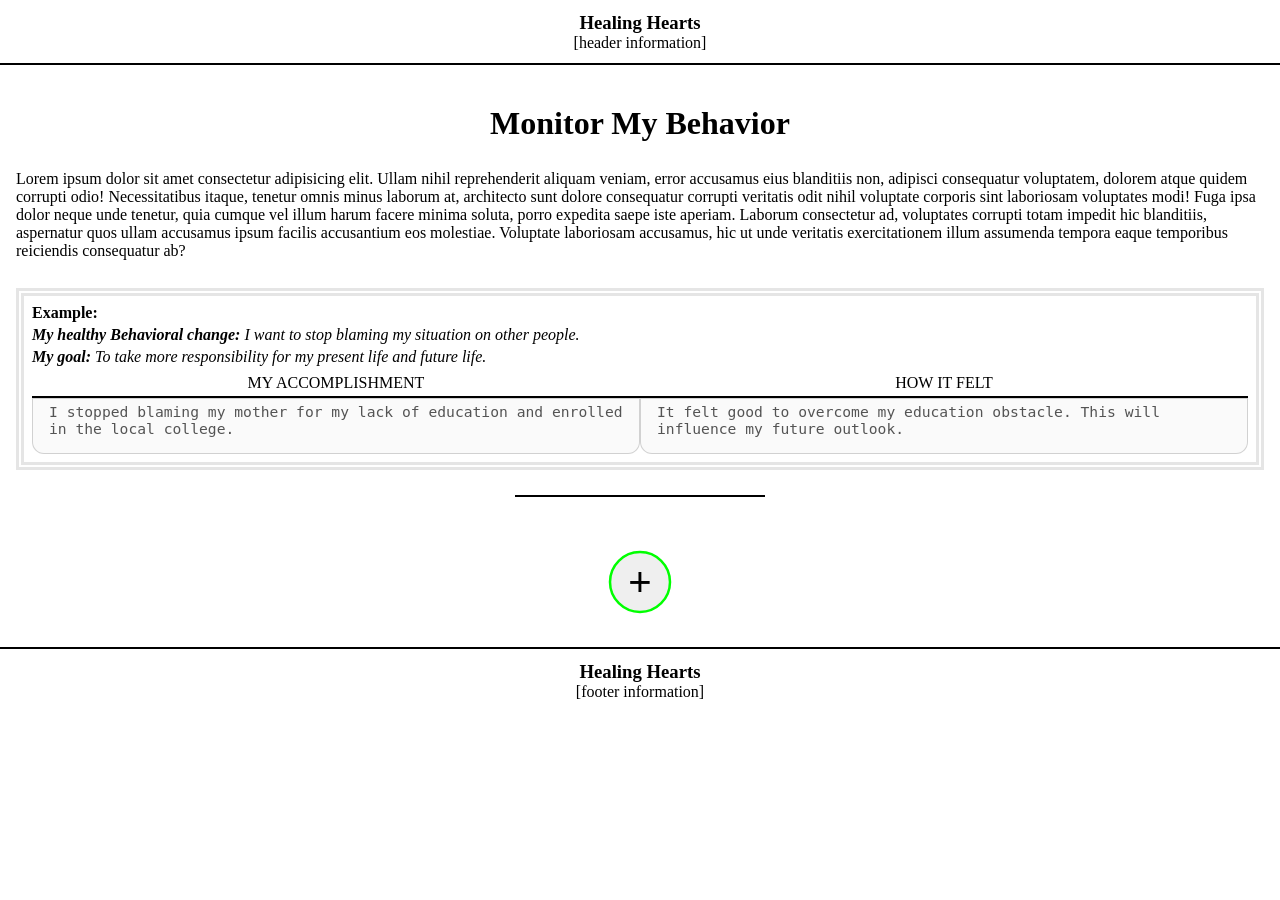
==== behavior.html @ 2d83e18a "feat: home page and demo" ====
<!DOCTYPE html>
<html lang="en">
<head>
    <meta charset="UTF-8">
    <meta name="viewport" content="width=device-width, initial-scale=1.0">
    <link rel="stylesheet" href="behavior.css">
    <link rel="stylesheet" href="query.css">
    <title>Maintain a Hopeful Outlook</title>
</head>
<body>

    <header>
        <a href="index.html"><h3>Healing Hearts</h3></a>
        <p>[header information]</p>
    </header>
    <div id="wrapper">
        <h1 id="outlook-header">Monitor My Behavior</h1>
    
    <div id="explanation" class="general-container">
        <p>Lorem ipsum dolor sit amet consectetur adipisicing elit. Ullam nihil reprehenderit aliquam veniam, error accusamus eius blanditiis non, adipisci consequatur voluptatem, dolorem atque quidem corrupti odio! Necessitatibus itaque, tenetur omnis minus laborum at, architecto sunt dolore consequatur corrupti veritatis odit nihil voluptate corporis sint laboriosam voluptates modi! Fuga ipsa dolor neque unde tenetur, quia cumque vel illum harum facere minima soluta, porro expedita saepe iste aperiam. Laborum consectetur ad, voluptates corrupti totam impedit hic blanditiis, aspernatur quos ullam accusamus ipsum facilis accusantium eos molestiae. Voluptate laboriosam accusamus, hic ut unde veritatis exercitationem illum assumenda tempora eaque temporibus reiciendis consequatur ab?</p>
    </div>
    <div id="example" class="general-container">
        <b>Example:</b>
        <div class="example-sub-container">
            <b><em>My healthy Behavioral change:</em></b>
            <em>I want to stop blaming my situation on other people.</em>
        </div>
        <div class="example-sub-container">
            <b><em>My goal:</em></b>
            <em>To take more responsibility for my present life and future life.</em>
        </div>

        <li id="example-li">
            
            <div class="input-container">
                <label for="example-text">My Accomplishment</label>
                <textarea class="remove-scrollbar" name="example-text" disabled>I stopped blaming my mother for my lack of education and enrolled in the local college.</textarea>
            </div>
            <div class="input-container">
                <label for="example-text2">How it felt</label>
                <textarea class="remove-scrollbar" name=example-text2 disabled value=>It felt good to overcome my education obstacle. This will influence my future outlook.</textarea>
            </div>
        </li>
    </div>

    <div style="border:2px solid transparent;height:35px;display:flex;flex-direction: column;align-items: center;justify-content: center;">
        <hr style="width:250px;margin:.5rem auto;background:black;border:none;height:2px;">
    </div>

    <!-- <input type="text" id="test-input"> -->

    <div id="user-input-container" class="general-container">
        <ol id="user-input-list-container">
            
        </ol>

        

    </div>
    <!-- add button -->
         <button id="add-btn" class="user-interact-btn">+</button>
         <button id="sub-btn" class="user-interact-btn">-</button>

    </div>

    <!-- footer -->
     <footer id="footer">
        <a href="index.html"><h3>Healing Hearts</h3></a>
        <p>[footer information]</p>
     </footer>
</body> 

<script src="main.js" type="module"></script>
</html>
---- behavior.css ----
*{
    margin:0;
    padding:0;
    box-sizing: border-box;
}
body{
    height:100%;
    width:100%;

    display:flex;
    flex-direction: column;
    align-items: center;
    justify-content: center;

    /* box-shadow: inset 0 0 22px .9px rgb(255, 255, 147); */
}
footer>a,header>a{
    text-decoration: none;
    color:#000;
}
.general-container{
    margin-top:1.25rem;
}
.target-edit {
    border:2.5px dotted #000 !important;
}
#wrapper{
    height:100%; 

    width:inherit;
    padding:0 1rem;

    display:flex;
    flex-direction: column;
    gap:.5rem;

    margin:2rem 0;
}

#user-input-list-container{
    width:100%;
    display:flex;
    flex-direction: column;

    gap:1.25rem;
}
#example{
    display:flex;
    flex-direction: column;
    gap:.25rem;
    border:.5rem double rgba(0, 0, 0, 0.1);
    padding:.5rem;
}
#user-input-list-container > li,#example-li{
    display:flex;
    border-radius: 12px;
    position:relative;
}
.temp-block{
    display:none;
}
#user-input-list-container {
    animation: liAppear .5s forwards ease-in;
}
.fixed-header {
    position:fixed;
    left:0;
    top:0;

    background:#000;
    color:#fff;
}


@keyframes liAppear {
    from{
        opacity: 0;
    }
    to {
        opacity:1 !important;
    }
}
.input-container{
    display:flex;
    flex-direction: column;
    width:100%;
}
#test-input{
    width:100%;
}

#add-btn {
    border: 2px solid #0f0 !important;

}
.user-interact-btn{
    height:50px;
    width:50px;
    font-size:24pt;
    transition:.5s;
    margin:.25rem 0;
    animation: popout 1s forwards normal;


    margin:.5rem auto;
    border-radius:50%;
}
@keyframes popout {
    from {
        transform:scale(.5);
    }
    to{
        transform:scale(1.25);

    }
}


#sub-btn {
    border: 2px solid #f00 !important;
}
.user-interact-btn:hover{
    cursor:pointer;
}
.user-interact-btn:active{
    color:#fff;
    background:#000;
}
.no-display{
    display:none;
}

label{
    border-radius: 12px 12px 0 0;
    border-bottom:2px solid #000;
    text-transform:uppercase;
    text-align:center;
}

.enlarge-input {
    height:75px !important;
}
textarea,label {
    padding:.25rem;
    height:40px;
    outline:none;
}

textarea {
    resize:none;
    border-radius: 0 0 12px 12px;
    padding-left:1rem;

    height:100% !important;

    font-size:11pt;

}
#outlook-header {
    text-align: center;
    margin-top:.5rem
}

.word_count_element{
    color:#f00;
    position:absolute;
    right:10px;
    bottom:5px;
    font-size:9pt;
}
.input-option:hover{
    cursor:pointer;
    transform:scale(1.08);
}
.remove-scrollbar::-webkit-scrollbar {
    display: none;
}
.input-option{
    transition:.25s;
    position:absolute;
    top:8px;
    height:20px;
    width:20px;
}
.input-option:first-child{
    left:5px;
}
.input-option:last-child{
    left:25px;
}
footer, header{
    width:100%;
    height:65px;

    display:flex;
    flex-direction: column;
    align-items:center;
    justify-content: center;

}

footer{
    border-top:2px solid #000;
}
header{
    border-bottom:2px solid #000;
    z-index: 999;
}
---- query.css ----
/* portrait */
@media screen and (max-width:600px) and (max-height: 950px){
    #user-input-list-container > li, #example-li{
        flex-direction:column;
    }
    

    label{
        text-align: end;
        font-size:12pt;
    }
}

/* landscape */
/* @media screen and (max-height:420px) and (max-width: 950px){

} */
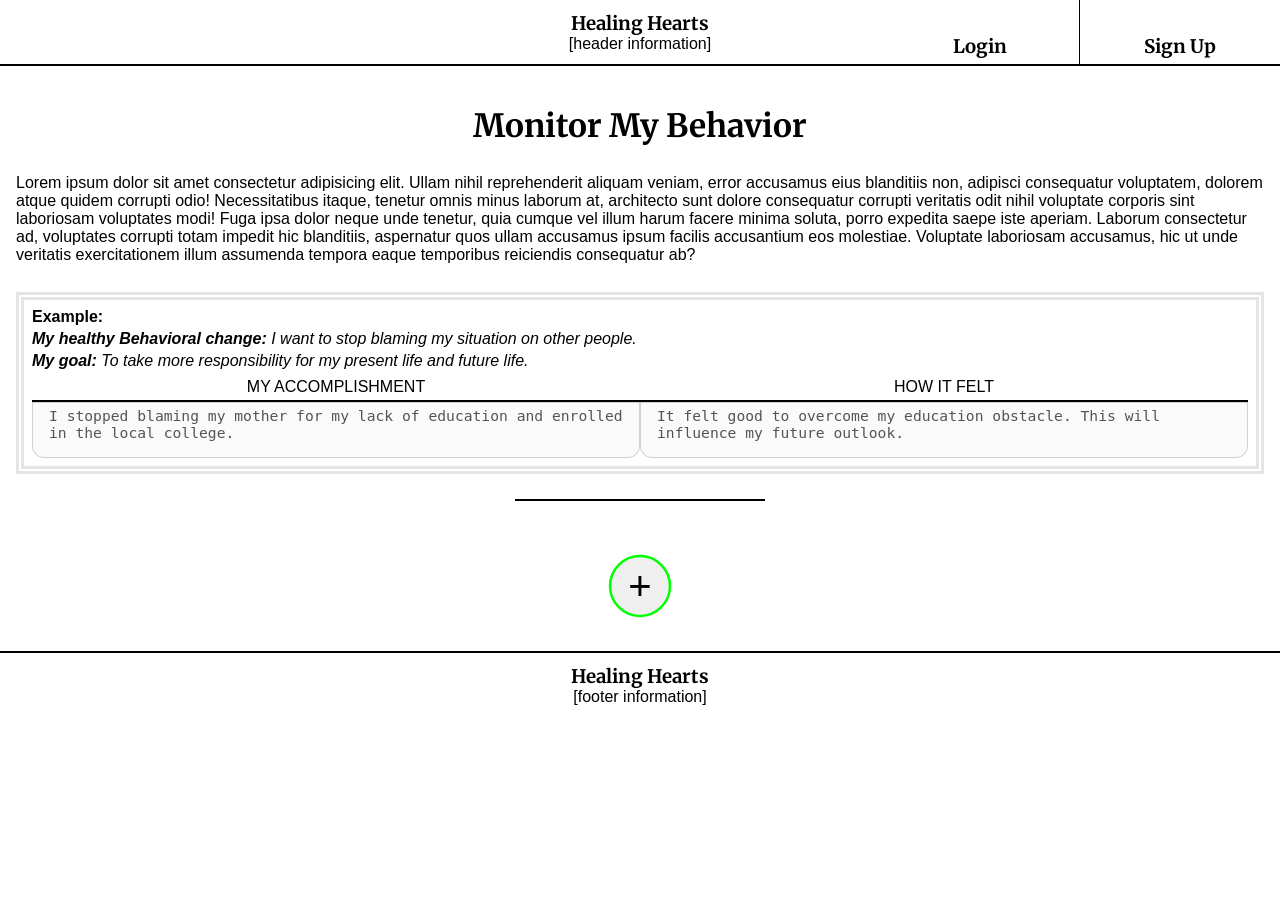
==== commit 22c3da72: "feat: update navigation pane" ====
--- a/behavior.html
+++ b/behavior.html
@@ -2,6 +2,9 @@
 <html lang="en">
 <head>
     <meta charset="UTF-8">
+    <link rel="preconnect" href="https://fonts.googleapis.com">
+    <link rel="preconnect" href="https://fonts.gstatic.com" crossorigin>
+    <link href="https://fonts.googleapis.com/css2?family=Merriweather:ital,opsz,wght@0,18..144,300..900;1,18..144,300..900&display=swap" rel="stylesheet">
     <meta name="viewport" content="width=device-width, initial-scale=1.0">
     <link rel="stylesheet" href="behavior.css">
     <link rel="stylesheet" href="query.css">
@@ -10,11 +13,17 @@
 <body>
 
     <header>
-        <a href="index.html"><h3>Healing Hearts</h3></a>
+        <a href="index.html"><h3 class="merriweather">Healing Hearts</h3></a>
         <p>[header information]</p>
+        
+         <!-- user access -->
+         <div id="user-access-container">
+            <a class="merriweather no-bold" href="#" id="login">Login</a>
+            <a class="merriweather no-bold" href="#" id="register">Sign Up</a>
+         </div>
     </header>
     <div id="wrapper">
-        <h1 id="outlook-header">Monitor My Behavior</h1>
+        <h1 id="outlook-header" class="merriweather">Monitor My Behavior</h1>
     
     <div id="explanation" class="general-container">
         <p>Lorem ipsum dolor sit amet consectetur adipisicing elit. Ullam nihil reprehenderit aliquam veniam, error accusamus eius blanditiis non, adipisci consequatur voluptatem, dolorem atque quidem corrupti odio! Necessitatibus itaque, tenetur omnis minus laborum at, architecto sunt dolore consequatur corrupti veritatis odit nihil voluptate corporis sint laboriosam voluptates modi! Fuga ipsa dolor neque unde tenetur, quia cumque vel illum harum facere minima soluta, porro expedita saepe iste aperiam. Laborum consectetur ad, voluptates corrupti totam impedit hic blanditiis, aspernatur quos ullam accusamus ipsum facilis accusantium eos molestiae. Voluptate laboriosam accusamus, hic ut unde veritatis exercitationem illum assumenda tempora eaque temporibus reiciendis consequatur ab?</p>
@@ -65,7 +74,7 @@
 
     <!-- footer -->
      <footer id="footer">
-        <a href="index.html"><h3>Healing Hearts</h3></a>
+        <a href="index.html"><h3 class="merriweather">Healing Hearts</h3></a>
         <p>[footer information]</p>
      </footer>
 </body> 
--- a/behavior.css
+++ b/behavior.css
@@ -3,7 +3,18 @@
     padding:0;
     box-sizing: border-box;
 }
+
+.merriweather, #cta-container>a{
+  font-family: "Merriweather", serif !important;
+  font-optical-sizing: auto;
+  font-weight: bolder;
+  font-style: normal;
+  font-variation-settings:
+    "wdth" 100;
+}
 body{
+    font-family: Arial, Helvetica, sans-serif;
+
     height:100%;
     width:100%;
 
@@ -185,12 +196,12 @@
 .input-option:first-child{
     left:5px;
 }
-.input-option:last-child{
+.input-option:last-child,.edit-option,.done-option{
     left:25px;
 }
 footer, header{
     width:100%;
-    height:65px;
+    height:66px;
 
     display:flex;
     flex-direction: column;
@@ -204,5 +215,53 @@
 }
 header{
     border-bottom:2px solid #000;
+    z-index: 998;
+}
+
+#user-access-container{
     z-index: 999;
+    display:flex;
+    align-items: end;
+    justify-content: center;
+    position:fixed;
+
+    top:0;
+    right:0;
+
+}
+.switch-user-access-color{
+    color:#fff !important;
+}
+#user-access-container>a{
+    color:#000;
+    text-decoration: none;
+
+    padding:.5rem 1.5rem;
+
+    display: flex;
+    flex-direction: column;
+    align-items: center;
+    justify-content: end;
+    text-align: center;
+
+    font-size:14pt;
+    height:66px;
+    width:200px
+}
+#user-access-container>a:hover{
+    justify-content: center;
+    cursor: pointer;
+    background:#000;
+    color:#fff;
+}
+
+#login {
+    border-right:.5px solid #000;
+}
+.switch-login-border{
+    border-right:.5px solid #fff !important;
+}
+.alternate-user-hover:hover{
+    background:#fff !important;
+    color:#000 !important;
 }
--- a/query.css
+++ b/query.css
@@ -1,15 +1,42 @@
 /* portrait */
-@media screen and (max-width:600px) and (max-height: 950px){
+@media screen and (max-width:600px) and (max-height: 970px){
     #user-input-list-container > li, #example-li{
         flex-direction:column;
     }
     
-
     label{
         text-align: end;
         font-size:12pt;
     }
-}
+    #wrapper{
+        height:100%;
+    }
+    #user-access-container{
+        flex-direction: column;
+    }
+
+     #user-access-container>a{
+        font-size:11pt;
+        padding:none;
+
+        width:105px;
+        height:33px;
+
+        align-items: end;
+        justify-content: center;
+
+     }
+     
+     #login {
+        border-right:none;
+        border-bottom:.5px solid #000;
+     }
+     .switch-login-border{
+        border-right:none;
+        border-bottom:.5px solid #fff !important;
+        }
+
+     }
 
 /* landscape */
 /* @media screen and (max-height:420px) and (max-width: 950px){
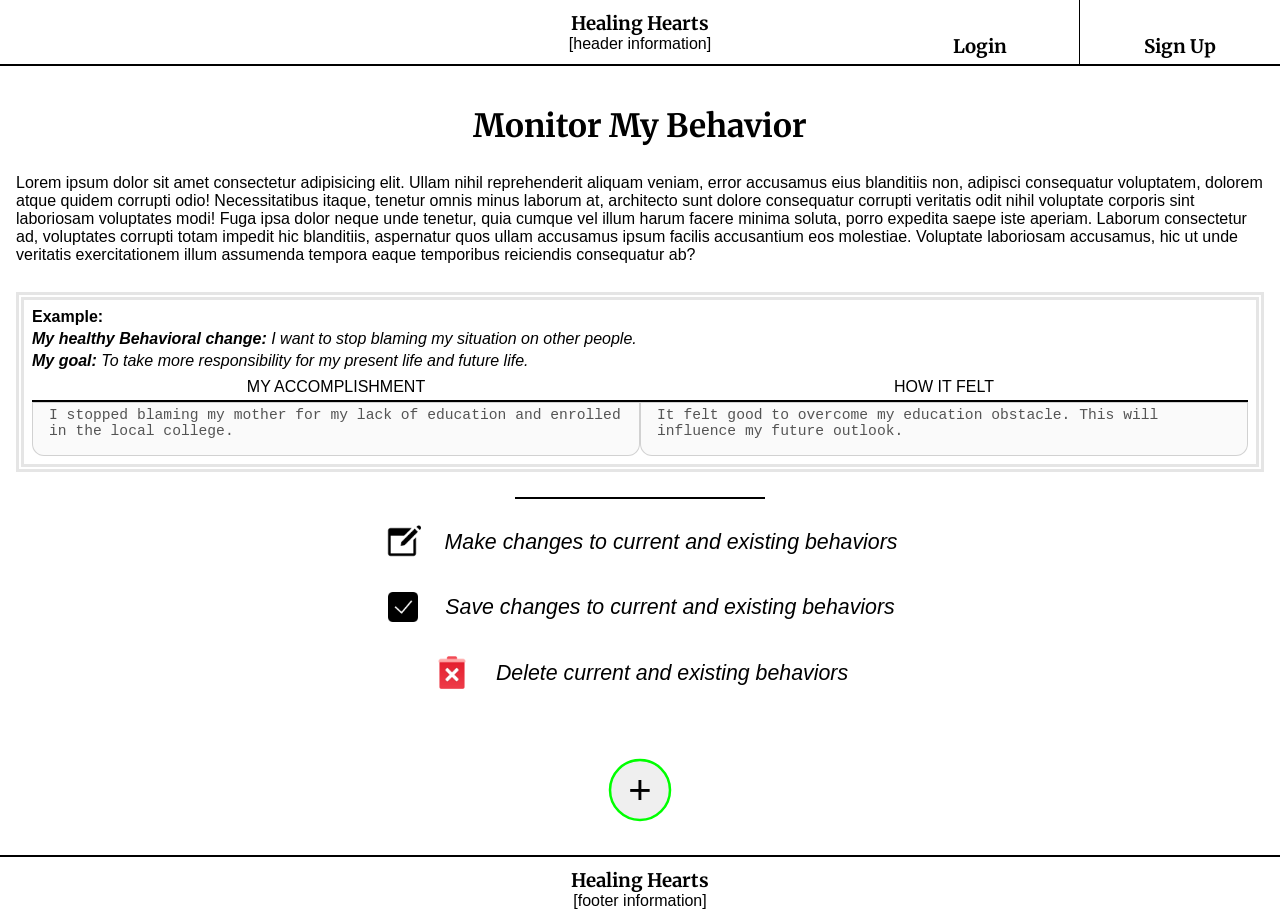
==== commit 6c8b7669: "feat: add guide/instructions for demo" ====
--- a/behavior.html
+++ b/behavior.html
@@ -56,15 +56,32 @@
         <hr style="width:250px;margin:.5rem auto;background:black;border:none;height:2px;">
     </div>
 
+    <div id="guide-container">
+        <ul id="guide-list-container">
+            <li class="guide-li">
+            <img src="assets/media/edit.png" height="38" width="38" alt="">
+            <em class="guide-para">Make changes to current and existing behaviors</em>
+            </li>
+            <li class="guide-li">
+            <img src="assets/media/done.png" height="36" width="36" alt="">
+            <em class="guide-para">Save changes to current and existing behaviors</em>
+            </li>
+            <li class="guide-li">
+            <img src="assets/media/del.png" height="40" width="40" alt="">
+            <em class="guide-para">Delete current and existing behaviors</em>
+            </li>
+            <li class="guide-li">
+                
+            </li>
+        </ul>
+    </div>
+
     <!-- <input type="text" id="test-input"> -->
 
     <div id="user-input-container" class="general-container">
-        <ol id="user-input-list-container">
-            
-        </ol>
+        <ul id="user-input-list-container">
 
-        
-
+        </ul>
     </div>
     <!-- add button -->
          <button id="add-btn" class="user-interact-btn">+</button>
--- a/behavior.css
+++ b/behavior.css
@@ -2,6 +2,7 @@
     margin:0;
     padding:0;
     box-sizing: border-box;
+    list-style: none;
 }
 
 .merriweather, #cta-container>a{
@@ -52,7 +53,7 @@
     width:100%;
     display:flex;
     flex-direction: column;
-
+    animation: liAppear .5s forwards ease-in;
     gap:1.25rem;
 }
 #example{
@@ -70,9 +71,38 @@
 .temp-block{
     display:none;
 }
-#user-input-list-container {
-    animation: liAppear .5s forwards ease-in;
-}
+header>a:hover, footer > a:hover {
+    color:#f00;
+}
+
+#guide-container{
+    height:100%;
+    width:100%;
+    
+}
+.guide-para{
+    width:100%;
+    height:100%;
+}
+
+#guide-list-container{
+    width:inherit;
+    height:inherit;
+    display:flex;
+    flex-direction: column;
+    align-items: center;
+
+    gap:1.75rem;
+
+}
+#guide-list-container>li {
+font-size:16pt;
+display:flex;
+align-items: center;
+justify-content: center;
+gap:1.5rem;
+}
+
 .fixed-header {
     position:fixed;
     left:0;
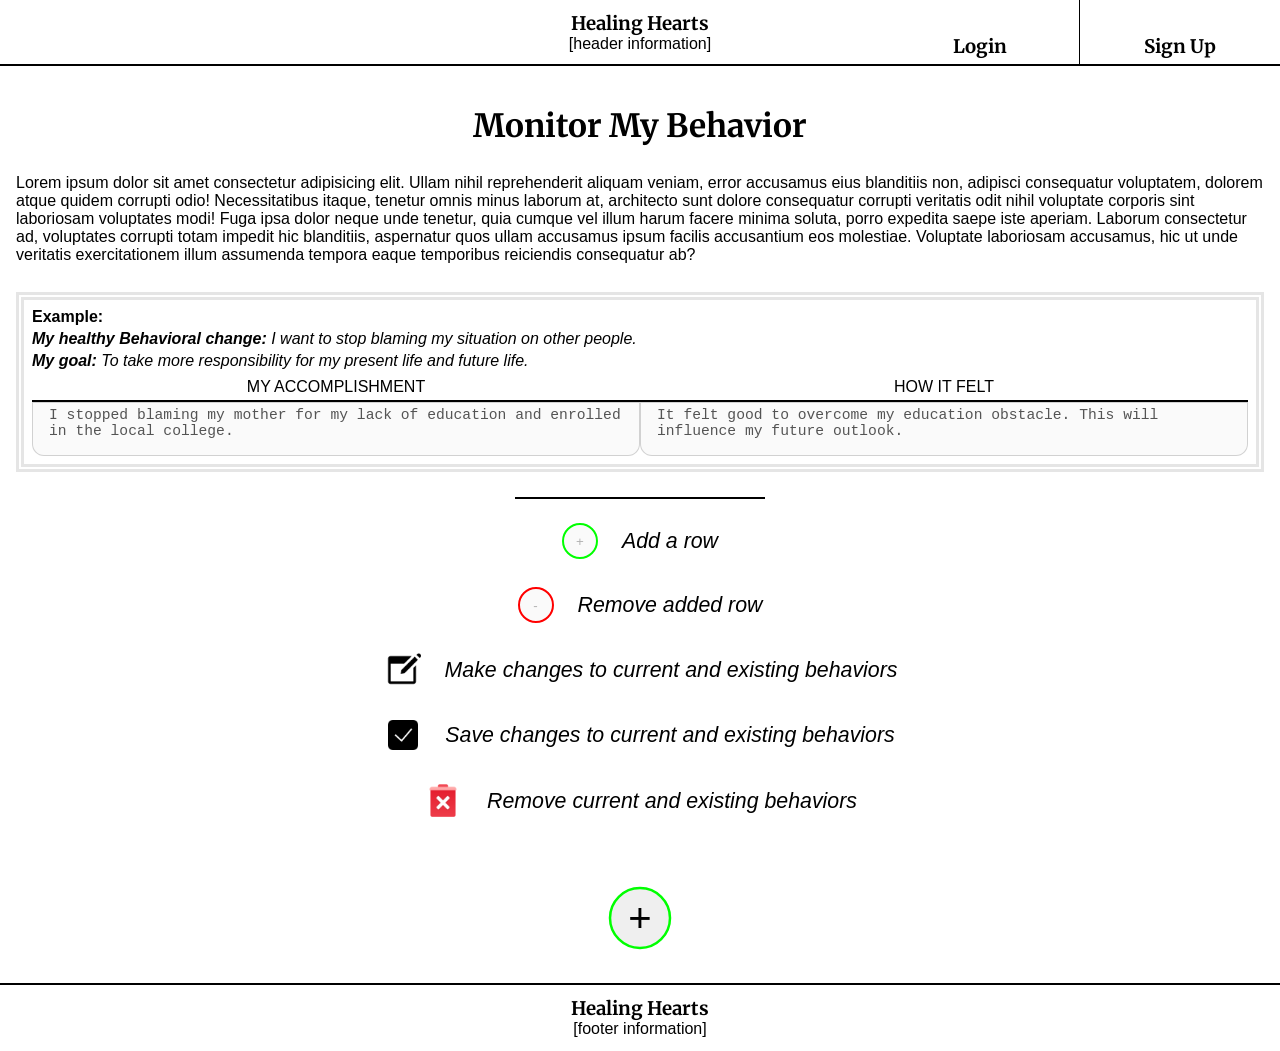
==== commit f3232d8d: "chore: update guide/instructions" ====
--- a/behavior.html
+++ b/behavior.html
@@ -59,6 +59,14 @@
     <div id="guide-container">
         <ul id="guide-list-container">
             <li class="guide-li">
+            <button id="add-btn-icon" disabled class="user-interact-btn-icon">+</button>
+            <em class="guide-para">Add a row</em>
+            </li>
+            <li class="guide-li">
+            <button id="sub-btn-icon" disabled class="user-interact-btn-icon">-</button>
+            <em class="guide-para">Remove added row</em>
+            </li>
+            <li class="guide-li">
             <img src="assets/media/edit.png" height="38" width="38" alt="">
             <em class="guide-para">Make changes to current and existing behaviors</em>
             </li>
@@ -68,7 +76,7 @@
             </li>
             <li class="guide-li">
             <img src="assets/media/del.png" height="40" width="40" alt="">
-            <em class="guide-para">Delete current and existing behaviors</em>
+            <em class="guide-para">Remove current and existing behaviors</em>
             </li>
             <li class="guide-li">
                 
--- a/behavior.css
+++ b/behavior.css
@@ -130,7 +130,7 @@
     width:100%;
 }
 
-#add-btn {
+#add-btn,#add-btn-icon {
     border: 2px solid #0f0 !important;
 
 }
@@ -146,6 +146,18 @@
     margin:.5rem auto;
     border-radius:50%;
 }
+.user-interact-btn-icon{
+    height:30px;
+    width:30px;
+
+    padding:1rem;
+
+    display:flex;
+    align-items: center;
+    justify-content: center;
+
+    border-radius: 50%;
+}
 @keyframes popout {
     from {
         transform:scale(.5);
@@ -156,8 +168,7 @@
     }
 }
 
-
-#sub-btn {
+#sub-btn,#sub-btn-icon {
     border: 2px solid #f00 !important;
 }
 .user-interact-btn:hover{
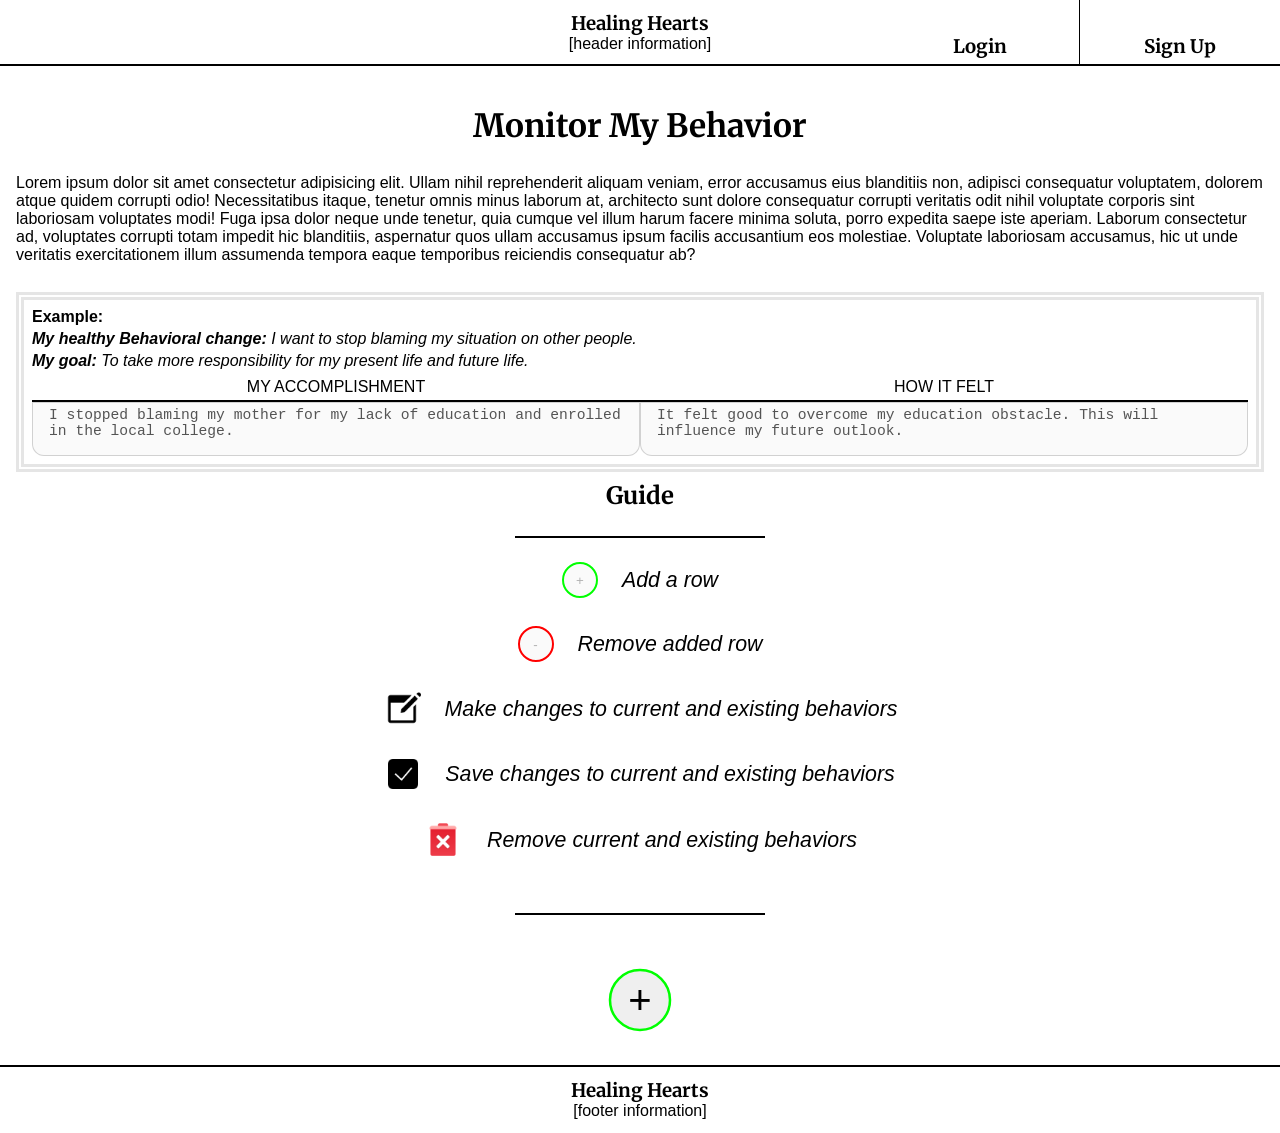
==== commit 0c93b2ac: "fork: add title for guid" ====
--- a/behavior.html
+++ b/behavior.html
@@ -52,6 +52,8 @@
         </li>
     </div>
 
+        <h2 id="guide-title" class="merriweather">Guide</h2>
+
     <div style="border:2px solid transparent;height:35px;display:flex;flex-direction: column;align-items: center;justify-content: center;">
         <hr style="width:250px;margin:.5rem auto;background:black;border:none;height:2px;">
     </div>
@@ -84,6 +86,10 @@
         </ul>
     </div>
 
+    <div style="border:2px solid transparent;height:35px;display:flex;flex-direction: column;align-items: center;justify-content: center;">
+        <hr style="width:250px;margin:.5rem auto;background:black;border:none;height:2px;">
+    </div>
+
     <!-- <input type="text" id="test-input"> -->
 
     <div id="user-input-container" class="general-container">
--- a/behavior.css
+++ b/behavior.css
@@ -158,6 +158,11 @@
 
     border-radius: 50%;
 }
+#guide-title{
+    width:100%;
+    text-align: center;
+    color:#000;
+}
 @keyframes popout {
     from {
         transform:scale(.5);
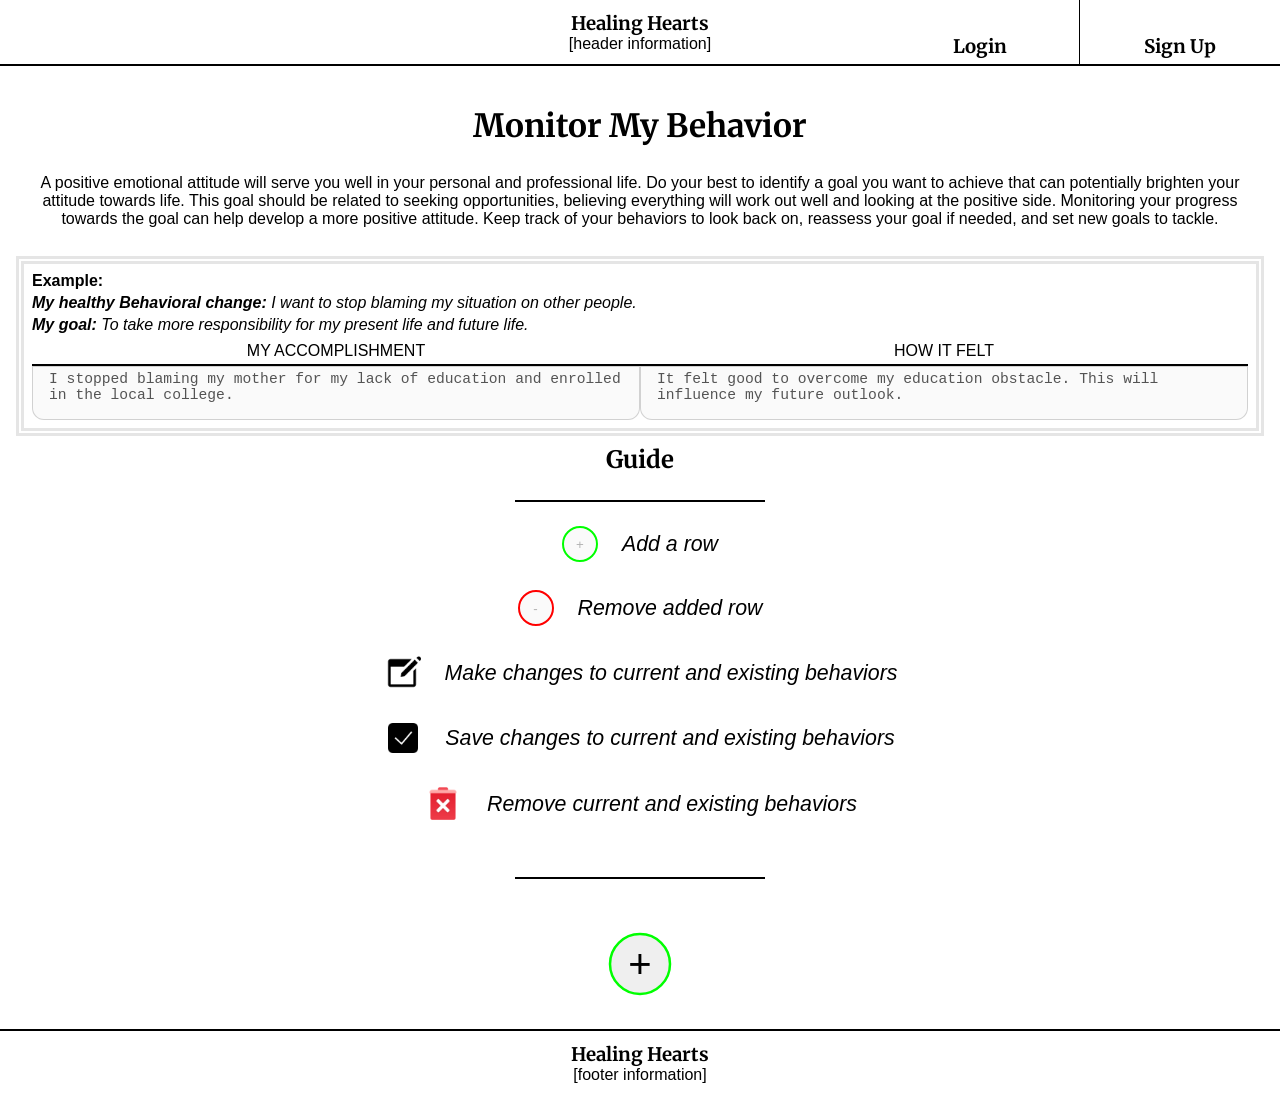
==== commit 0ab5ba8b: "chore: update explanation" ====
--- a/behavior.html
+++ b/behavior.html
@@ -26,7 +26,7 @@
         <h1 id="outlook-header" class="merriweather">Monitor My Behavior</h1>
     
     <div id="explanation" class="general-container">
-        <p>Lorem ipsum dolor sit amet consectetur adipisicing elit. Ullam nihil reprehenderit aliquam veniam, error accusamus eius blanditiis non, adipisci consequatur voluptatem, dolorem atque quidem corrupti odio! Necessitatibus itaque, tenetur omnis minus laborum at, architecto sunt dolore consequatur corrupti veritatis odit nihil voluptate corporis sint laboriosam voluptates modi! Fuga ipsa dolor neque unde tenetur, quia cumque vel illum harum facere minima soluta, porro expedita saepe iste aperiam. Laborum consectetur ad, voluptates corrupti totam impedit hic blanditiis, aspernatur quos ullam accusamus ipsum facilis accusantium eos molestiae. Voluptate laboriosam accusamus, hic ut unde veritatis exercitationem illum assumenda tempora eaque temporibus reiciendis consequatur ab?</p>
+        <p>A positive emotional attitude will serve you well in your personal and professional life. Do your best to identify a goal you want to achieve that can potentially brighten your attitude towards life. This goal should be related to seeking opportunities, believing everything will work out well and looking at the positive side. Monitoring your progress towards the goal can help develop a more positive attitude. Keep track of your behaviors to look back on, reassess your goal if needed, and set new goals to tackle.</p>
     </div>
     <div id="example" class="general-container">
         <b>Example:</b>
--- a/behavior.css
+++ b/behavior.css
@@ -158,6 +158,9 @@
 
     border-radius: 50%;
 }
+#explanation>p{
+    text-align: center;
+}
 #guide-title{
     width:100%;
     text-align: center;
